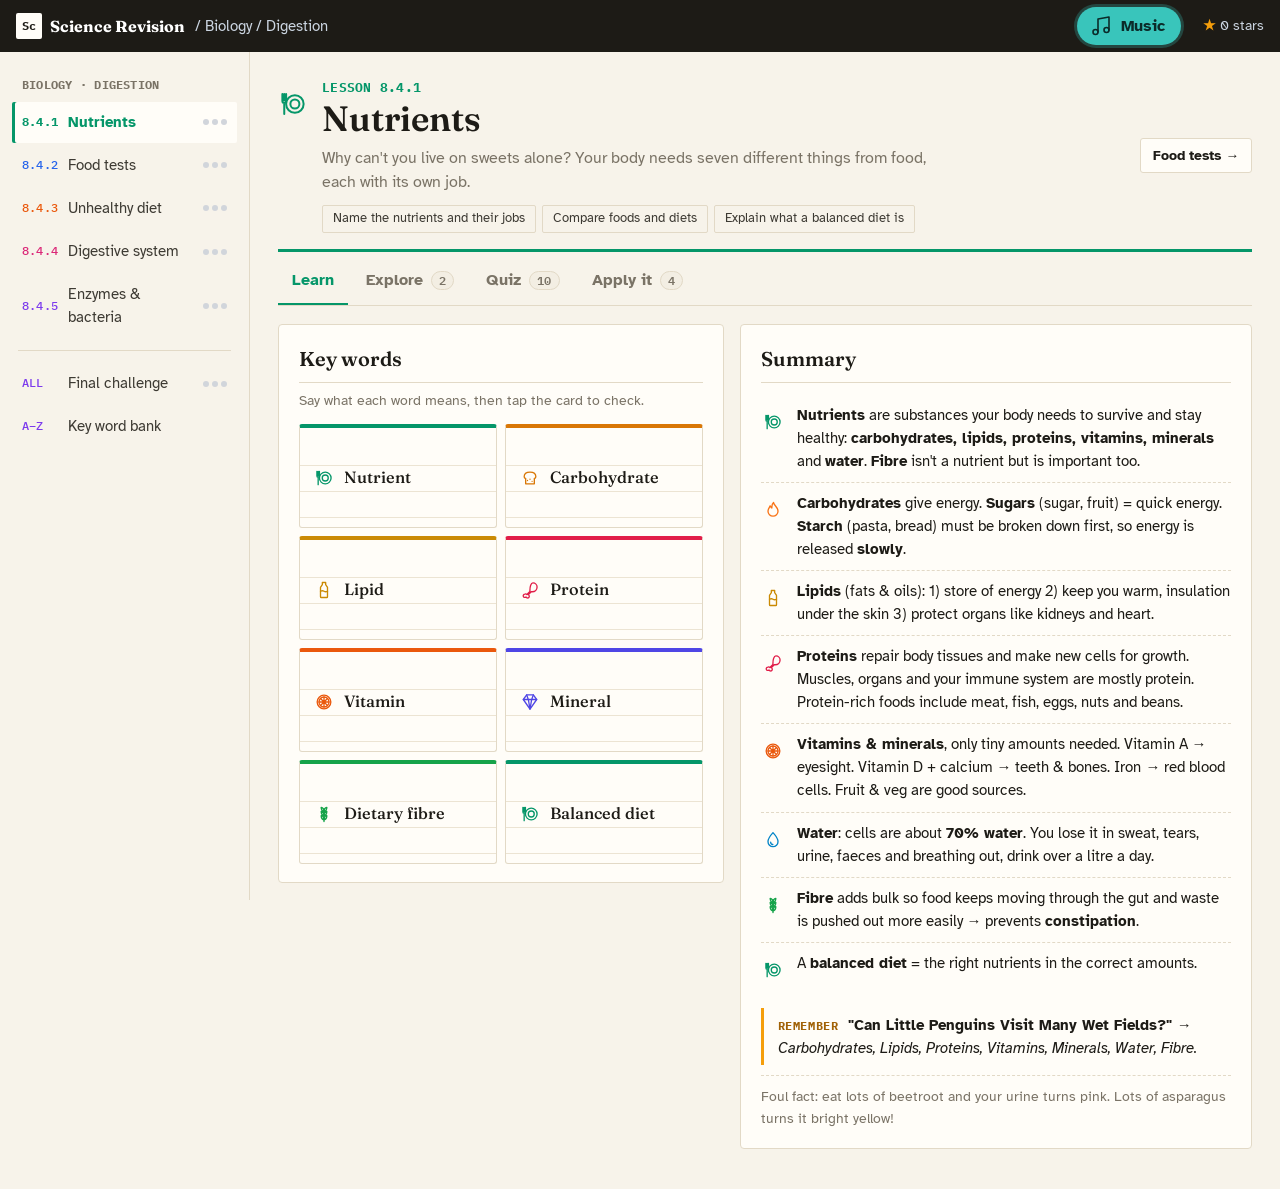
==== biology/digestion.html @ 19b82e80 "Publish interactive Year 8 revision website" ====
<!doctype html>
<html lang="en-GB">
<head>
<meta charset="utf-8">
<meta name="viewport" content="width=device-width,initial-scale=1">
<title>Digestion · Revision</title>
<link rel="preconnect" href="https://fonts.googleapis.com">
<link href="https://fonts.googleapis.com/css2?family=Atkinson+Hyperlegible:wght@400;700&family=Fraunces:opsz,wght@9..144,500;9..144,600&family=IBM+Plex+Mono:wght@500&display=swap" rel="stylesheet">
<link rel="stylesheet" href="../assets/style.css">
</head>
<body>
<header class="topbar"><div class="wrap">
  <a class="brand" href="../index.html"><span class="logo">Sc</span><span>Science Revision</span></a>
  <span class="crumb">/ Biology / Digestion</span>
  <span class="spacer"></span><span class="xp" id="xp"></span>
</div></header>
<div class="app">
  <nav class="side" id="lessonnav" aria-label="Lessons"></nav>
  <main id="main"></main>
</div>
<script src="../assets/icons.js"></script>
<script src="../assets/engine.js"></script>
<script src="../assets/music.js"></script>
<script src="digestion-widgets.js"></script>
<script src="digestion-diagram.js"></script>
<script src="digestion-gut.js"></script>
<script src="digestion-villi.js"></script>
<script src="digestion-enzymes.js"></script>
<script src="digestion-marks.js"></script>
<script src="digestion-data.js"></script>
</body>
</html>
---- assets/style.css ----
/* ===== Science Revision — shared styles (clean, teen-app look) ===== */
:root{
  --bg:#f4f5f7; --card:#ffffff; --ink:#111827; --ink2:#374151; --muted:#6b7280; --line:#e5e7eb; --soft:#f9fafb;
  --side:#0f172a; --side-ink:#cbd5e1;
  --bio:#0f9d76; --chem:#ea580c; --phys:#2563eb;
  --accent:var(--bio); --accent-soft:#e7f6f1; --accent-ink:#0b6b51;
  --good:#16a34a; --good-soft:#e8f7ee; --bad:#dc2626; --bad-soft:#fdecec; --gold:#f59e0b; --violet:#6d5ae6; --violet-soft:#f1effd;
  --r:12px; --shadow:0 1px 2px rgba(17,24,39,.05),0 1px 0 rgba(17,24,39,.02);
}
*{box-sizing:border-box}
body{margin:0;font-family:"Inter","Segoe UI",system-ui,sans-serif;background:var(--bg);color:var(--ink);font-size:15.5px;line-height:1.55;-webkit-font-smoothing:antialiased}
h1,h2,h3,h4,.fun{font-family:"Space Grotesk","Inter","Segoe UI",sans-serif;letter-spacing:-.01em}
h1{font-size:1.65rem;margin:0;line-height:1.2}
h2{font-size:1.1rem;margin:0 0 .6em}
h3{font-size:1.05rem;margin:0 0 .4em}
a{color:inherit}
button{font:inherit;cursor:pointer;color:inherit}
.wrap{max-width:1180px;margin:0 auto;padding:0 16px}
.hint{font-size:.85rem;color:var(--muted)}
.row{display:flex;flex-wrap:wrap;gap:8px;align-items:center}

/* top bar */
.topbar{position:sticky;top:0;z-index:50;background:var(--side);color:#fff}
.topbar .wrap{display:flex;align-items:center;gap:10px;height:52px;max-width:none}
.brand{font-family:"Space Grotesk",sans-serif;font-weight:700;text-decoration:none;display:flex;align-items:center;gap:8px;white-space:nowrap}
.brand .logo{width:26px;height:26px;border-radius:7px;background:var(--accent);display:grid;place-items:center;font-size:.8rem;font-weight:800}
.crumb{color:var(--side-ink);font-size:.92rem;white-space:nowrap;overflow:hidden;text-overflow:ellipsis}
.topbar .spacer{flex:1}
.xp{font-size:.85rem;color:var(--side-ink);white-space:nowrap}
.xp b{color:var(--gold)}

/* app layout */
.app{display:grid;grid-template-columns:250px 1fr;min-height:calc(100vh - 52px)}
.side{background:#fff;border-right:1px solid var(--line);padding:18px 12px;position:sticky;top:52px;height:calc(100vh - 52px);overflow:auto}
.side .grp{font-size:.72rem;font-weight:700;color:var(--muted);text-transform:uppercase;letter-spacing:.08em;margin:6px 10px 8px}
.side a{display:flex;align-items:center;gap:10px;text-decoration:none;padding:9px 10px;border-radius:9px;margin-bottom:2px;color:var(--ink2);font-weight:500;font-size:.93rem}
.side a:hover{background:var(--soft)}
.side a.on{background:var(--accent-soft);color:var(--accent-ink);font-weight:650}
.side a .num{font-family:"Space Grotesk",sans-serif;font-size:.75rem;color:var(--muted);width:36px;flex:0 0 36px}
.side a.on .num{color:var(--accent-ink)}
.side a .nm{flex:1;min-width:0}
.side .sep{height:1px;background:var(--line);margin:12px 6px}
.dots{display:inline-flex;gap:3px}
.dots i{width:6px;height:6px;border-radius:50%;background:#d1d5db}
.dots i.f{background:var(--gold)}
main{padding:22px 28px 40px;min-width:0}
.content{max-width:1000px}

/* lesson header */
.lhead{display:flex;flex-wrap:wrap;align-items:flex-end;gap:12px 24px;margin-bottom:14px}
.lhead .code{font-family:"Space Grotesk",sans-serif;font-size:.8rem;font-weight:700;color:var(--accent);letter-spacing:.06em;text-transform:uppercase}
.lhead p{margin:.35em 0 0;color:var(--muted);max-width:620px}
.lhead .pn{margin-left:auto;display:flex;gap:6px}
.goals{display:flex;flex-wrap:wrap;gap:6px;margin-top:10px}
.goals span{font-size:.8rem;border:1px solid var(--line);background:#fff;border-radius:999px;padding:3px 10px;color:var(--ink2)}

/* tabs */
.tabbar{display:flex;gap:4px;border-bottom:1px solid var(--line);margin-bottom:18px;overflow-x:auto}
.tabbar button{background:none;border:0;border-bottom:2px solid transparent;padding:10px 14px;font-weight:600;color:var(--muted);white-space:nowrap;display:flex;gap:8px;align-items:center}
.tabbar button:hover{color:var(--ink)}
.tabbar button.on{color:var(--ink);border-bottom-color:var(--accent)}
.tabbar .badge{font-size:.72rem;background:var(--soft);border:1px solid var(--line);border-radius:999px;padding:0 7px;color:var(--muted);font-weight:600}
.pills{display:flex;flex-wrap:wrap;gap:6px;margin-bottom:14px}
.pills button{background:#fff;border:1px solid var(--line);border-radius:999px;padding:6px 14px;font-weight:600;font-size:.88rem;color:var(--ink2)}
.pills button.on{background:var(--ink);border-color:var(--ink);color:#fff}

/* cards */
.card{background:var(--card);border:1px solid var(--line);border-radius:var(--r);box-shadow:var(--shadow);padding:18px 20px}
.card h2{display:flex;align-items:center;gap:8px}
.card .sub{color:var(--muted);margin:-.4em 0 .9em;font-size:.9rem}
.grid2{display:grid;grid-template-columns:minmax(0,1fr) minmax(0,1.15fr);gap:16px;align-items:start}

/* flip cards */
.flips{display:grid;grid-template-columns:repeat(2,minmax(0,1fr));gap:8px}
.flips.wide{grid-template-columns:repeat(auto-fill,minmax(200px,1fr))}
.flip{perspective:800px;height:96px;border:0;background:none;padding:0}
.flip .in{position:relative;width:100%;height:100%;transition:transform .45s;transform-style:preserve-3d}
.flip.flipped .in{transform:rotateY(180deg)}
.flip .f,.flip .b{position:absolute;inset:0;border-radius:10px;backface-visibility:hidden;display:flex;align-items:center;justify-content:center;padding:8px 10px;text-align:center}
.flip .f{background:var(--soft);border:1px solid var(--line);font-family:"Space Grotesk",sans-serif;font-weight:600;font-size:.98rem}
.flip:hover .f{border-color:var(--accent)}
.flip .b{background:var(--ink);color:#fff;transform:rotateY(180deg);font-size:.78rem;line-height:1.35;text-align:left}

/* summary */
.summary{list-style:none;padding:0;margin:0;counter-reset:s}
.summary li{counter-increment:s;display:grid;grid-template-columns:24px 1fr;gap:8px;padding:7px 0;border-bottom:1px dashed var(--line);font-size:.93rem}
.summary li:last-child{border-bottom:0}
.summary li::before{content:counter(s);font-family:"Space Grotesk",sans-serif;font-weight:700;font-size:.78rem;color:var(--accent);background:var(--accent-soft);border-radius:6px;height:22px;display:grid;place-items:center;margin-top:1px}
.memory{background:#fffbeb;border:1px solid #fde68a;border-radius:10px;padding:10px 14px;margin-top:12px;font-size:.92rem}
.foul{background:var(--soft);border:1px solid var(--line);border-radius:10px;padding:10px 14px;margin-top:10px;font-size:.9rem;color:var(--ink2)}

/* buttons */
.btn{border:0;border-radius:9px;padding:9px 16px;font-weight:600;background:var(--ink);color:#fff;text-decoration:none;display:inline-flex;align-items:center;gap:6px;font-size:.92rem}
.btn:hover{opacity:.9}
.btn.accent{background:var(--accent)}
.btn.ghost{background:#fff;color:var(--ink);border:1px solid var(--line)}
.btn.small{padding:6px 12px;font-size:.85rem}
.btn:disabled{opacity:.4;cursor:not-allowed}

/* quiz (one at a time) */
.qwrap{max-width:720px}
.qtop{display:flex;align-items:center;gap:12px;margin-bottom:12px;font-size:.88rem;color:var(--muted)}
.prog{flex:1;height:6px;background:var(--line);border-radius:9px;overflow:hidden}
.prog i{display:block;height:100%;background:var(--accent);transition:width .3s}
.qtext{font-size:1.12rem;font-weight:600;margin:4px 0 14px}
.opts{display:grid;gap:8px}
.opt{text-align:left;background:#fff;border:1px solid var(--line);border-radius:10px;padding:11px 14px;font-weight:500;display:flex;gap:10px;align-items:center}
.opt .k{font-family:"Space Grotesk",sans-serif;font-size:.78rem;font-weight:700;width:24px;height:24px;border-radius:6px;background:var(--soft);border:1px solid var(--line);display:grid;place-items:center;flex:0 0 24px}
.opt:hover:not(:disabled){border-color:var(--ink)}
.opt.right{background:var(--good-soft);border-color:var(--good)}
.opt.wrong{background:var(--bad-soft);border-color:var(--bad)}
.fb{margin-top:12px;border-radius:10px;padding:10px 14px;display:none;font-size:.93rem}
.fb.show{display:block}
.fb.good{background:var(--good-soft);border:1px solid #bbe5c9}
.fb.bad{background:var(--bad-soft);border:1px solid #f5c2c2}
.qnav{display:flex;justify-content:space-between;margin-top:16px}
.fill input{font:inherit;border:1px solid var(--line);border-radius:9px;padding:9px 12px;min-width:200px}
.fill input:focus{outline:2px solid var(--accent-soft);border-color:var(--accent)}
.fill input.ok{border-color:var(--good);background:var(--good-soft)}
.fill input.no{border-color:var(--bad);background:var(--bad-soft)}
.result{text-align:center;padding:26px 10px}
.result .big{font-family:"Space Grotesk",sans-serif;font-size:3rem;font-weight:700}
.result .stars{font-size:1.6rem;letter-spacing:4px;color:var(--gold)}
.review{text-align:left;max-width:640px;margin:16px auto 0;font-size:.9rem}
.review div{padding:6px 0;border-bottom:1px dashed var(--line)}
.order-list{list-style:none;padding:0;margin:0;display:grid;gap:6px}
.order-list li{display:flex;align-items:center;gap:8px;background:#fff;border:1px solid var(--line);border-radius:9px;padding:7px 10px}
.order-list li span{flex:1}
.order-list li.ok{border-color:var(--good);background:var(--good-soft)}
.order-list li.no{border-color:var(--bad);background:var(--bad-soft)}
.order-list button{border:1px solid var(--line);background:var(--soft);border-radius:7px;width:30px;height:30px;font-size:.75rem}

/* apply */
.apply{max-width:760px}
.apply .meta{display:flex;justify-content:space-between;align-items:center;margin-bottom:6px}
.apply .lbl{font-size:.75rem;font-weight:700;color:var(--violet);text-transform:uppercase;letter-spacing:.06em}
.apply .marks{font-size:.82rem;font-weight:600;color:var(--violet);background:var(--violet-soft);border-radius:999px;padding:2px 10px}
.apply .scn{background:var(--soft);border-left:3px solid var(--violet);border-radius:0 10px 10px 0;padding:10px 14px;margin:6px 0 10px}
.apply textarea{width:100%;min-height:110px;font:inherit;border:1px solid var(--line);border-radius:10px;padding:10px 12px;margin:8px 0;background:#fff;resize:vertical}
.apply textarea:focus{outline:2px solid var(--violet-soft);border-color:var(--violet)}
.apply .hintbox,.apply .model{display:none;border-radius:10px;padding:12px 14px;margin-top:10px;font-size:.93rem}
.apply .hintbox{background:#fffbeb;border:1px solid #fde68a}
.apply .model{background:#fff;border:1px solid var(--line)}
.apply .hintbox.show,.apply .model.show{display:block}
.apply .model h4{margin:.1em 0 .4em;font-size:.9rem;color:var(--muted);text-transform:uppercase;letter-spacing:.05em}
.check{display:flex;gap:8px;align-items:flex-start;margin:6px 0}
.check input{width:18px;height:18px;margin-top:2px;accent-color:var(--violet)}
.chain{display:flex;flex-wrap:wrap;gap:6px;align-items:center;margin:4px 0 6px;font-size:.85rem;color:var(--muted)}
.chain span{background:#fff;border:1px solid var(--line);border-radius:7px;padding:2px 9px;color:var(--ink2);font-weight:500}
.chain i{font-style:normal;color:var(--violet)}
.btn.violet{background:var(--violet)}

/* drag & drop sorter */
.pool{display:flex;flex-wrap:wrap;gap:6px;min-height:48px;padding:10px;border:1px dashed #cbd5e1;border-radius:10px;margin:0 0 10px;background:var(--soft)}
.chip{background:#fff;border:1px solid var(--line);border-radius:8px;padding:5px 10px;font-weight:500;font-size:.9rem;user-select:none;cursor:grab;touch-action:none;transition:transform .1s}
.chip.sel{border-color:var(--accent);box-shadow:0 0 0 3px var(--accent-soft)}
.chip.ok{border-color:#bbe5c9;background:var(--good-soft);cursor:default}
.chip.shake{animation:shake .35s}
@keyframes shake{25%{transform:translateX(-5px)}50%{transform:translateX(5px)}75%{transform:translateX(-3px)}}
.bins{display:grid;grid-template-columns:repeat(auto-fit,minmax(160px,1fr));gap:8px}
.bin{border:1px solid var(--line);border-radius:10px;padding:10px;min-height:96px;background:#fff;transition:background .15s,border-color .15s}
.bin.over,.bin.target{border-color:var(--accent);background:var(--accent-soft)}
.bin h4{margin:0 0 6px;font-size:.88rem}
.bin .items{display:flex;flex-wrap:wrap;gap:5px}

/* matcher */
.match{display:grid;grid-template-columns:1fr 1fr;gap:8px 16px}
.match .col{display:grid;gap:6px;align-content:start}
.mbtn{text-align:left;background:#fff;border:1px solid var(--line);border-radius:9px;padding:9px 12px;font-weight:500;font-size:.9rem}
.mbtn:hover{border-color:var(--ink)}
.mbtn.sel{border-color:var(--accent);box-shadow:0 0 0 3px var(--accent-soft)}
.mbtn.done{cursor:default;border-color:transparent}

/* lab */
.lab{display:grid;grid-template-columns:minmax(0,1fr) 260px;gap:18px;align-items:start}
.lab .controls h4{margin:.2em 0 .4em;font-size:.85rem;color:var(--muted);text-transform:uppercase;letter-spacing:.05em}
.lab .controls h4+.choices{margin-bottom:12px}
.lab .choices{display:flex;flex-wrap:wrap;gap:6px}
.lab .choices button{background:#fff;border:1px solid var(--line);border-radius:8px;padding:5px 10px;font-weight:500;font-size:.86rem}
.lab .choices button.on{border-color:var(--ink);background:var(--ink);color:#fff}
.bench{background:linear-gradient(#f1f5f9,#fff);border-radius:12px;border:1px solid var(--line);padding:10px;text-align:center}
.bench svg{width:100%;max-width:190px;height:auto}
.result-label{font-weight:500;min-height:2.6em;margin-top:6px;font-size:.92rem}
.logtable{width:100%;border-collapse:collapse;margin-top:14px;font-size:.86rem}
.logtable th,.logtable td{border-bottom:1px solid var(--line);padding:6px 8px;text-align:left}
.logtable th{color:var(--muted);font-weight:600}
.logwrap{max-height:170px;overflow:auto}
.swatch{display:inline-block;width:12px;height:12px;border-radius:3px;vertical-align:-1px;margin-right:5px;border:1px solid rgba(0,0,0,.15)}

/* body journey */
.journey{display:grid;grid-template-columns:minmax(220px,300px) 1fr;gap:20px;align-items:start}
.journey svg{width:100%;height:auto;max-height:440px;background:#fbf7f4;border-radius:12px;border:1px solid var(--line)}
.organ-card{background:var(--soft);border:1px solid var(--line);border-radius:12px;padding:16px;min-height:170px}
.organ-card .step{font-size:.78rem;font-weight:700;color:var(--accent);text-transform:uppercase;letter-spacing:.06em}
.organ-card h3{font-size:1.3rem;margin:.2em 0 .3em}
.organ{cursor:pointer;transition:filter .2s}
.organ:hover,.organ.lit{filter:drop-shadow(0 0 5px #fbbf24) brightness(1.06)}
.pin{cursor:pointer}
.pin circle{fill:#fff;stroke:var(--ink);stroke-width:2}
.pin.ok circle{fill:var(--good);stroke:var(--good)}
.pin text{font-weight:700;font-size:12px;pointer-events:none;font-family:Inter,sans-serif}
.pin.ok text{fill:#fff}

/* peristalsis + villi */
.tube{position:relative;height:70px;background:#fde3d4;border-radius:36px;overflow:hidden;border:3px solid #e2a184;margin:4px 0 12px}
.tube .ball{position:absolute;top:12px;left:0;width:40px;height:40px;border-radius:50%;background:radial-gradient(circle at 35% 35%,#d9b56f,#9c7536);animation:push 4s linear infinite}
.tube .squeeze{position:absolute;top:-10px;width:28px;height:90px;border-left:9px solid #c86d4c;border-right:9px solid #c86d4c;border-radius:12px;opacity:.5;animation:push 4s linear infinite;margin-left:-34px}
@keyframes push{from{left:-60px}to{left:100%}}
.villi-demo{display:grid;grid-template-columns:1fr 1fr;gap:12px}
.villi-demo figure{margin:0;background:var(--soft);border:1px solid var(--line);border-radius:10px;padding:10px;text-align:center}
.villi-demo svg{width:100%;height:auto}
.villi-demo figcaption{font-weight:600;font-size:.9rem}

/* enzymes */
.enz-stage{background:#f0f7f4;border:1px solid var(--line);border-radius:12px;padding:14px;min-height:140px;display:flex;align-items:center;justify-content:center;gap:4px;flex-wrap:wrap;position:relative;overflow:hidden}
.unit{width:34px;height:34px;display:inline-flex;align-items:center;justify-content:center;transition:transform .7s cubic-bezier(.3,1.6,.5,1),opacity .4s}
.unit.hex{clip-path:polygon(25% 5%,75% 5%,100% 50%,75% 95%,25% 95%,0 50%);background:#4b8f4f}
.unit.sq{border-radius:5px}
.unit.fat{width:14px;height:42px;background:#7da73a;border-radius:3px}
.unit.gly{width:42px;height:11px;background:#e2c636;border-radius:3px}
.tools{display:flex;flex-wrap:wrap;gap:6px;margin-top:10px}
.tool{background:#fff;border:1px solid var(--line);border-radius:9px;padding:7px 12px;font-weight:600;font-size:.9rem}
.tool:hover{border-color:var(--ink)}
.tabs{display:flex;gap:6px;flex-wrap:wrap;margin-bottom:10px}
.tabs button{background:#fff;border:1px solid var(--line);border-radius:999px;padding:5px 12px;font-weight:600;font-size:.86rem}
.tabs button.on{background:var(--ink);color:#fff;border-color:var(--ink)}
.blob{border-radius:50%;background:radial-gradient(circle at 35% 35%,#fde68a,#d4a106);transition:all .8s cubic-bezier(.3,1.5,.5,1);position:absolute}

/* energy balance */
.scale{position:relative;height:170px;max-width:420px;margin:6px auto}
.scale .post{position:absolute;left:50%;bottom:0;width:10px;height:110px;background:#94a3b8;margin-left:-5px;border-radius:5px}
.scale .base{position:absolute;left:50%;bottom:0;width:120px;height:10px;background:#94a3b8;margin-left:-60px;border-radius:6px}
.scale .beam{position:absolute;left:12%;right:12%;top:50px;height:8px;background:var(--ink);border-radius:6px;transition:transform .6s cubic-bezier(.3,1.4,.5,1)}
.scale .pan{position:absolute;top:8px;width:100px;text-align:center;font-weight:600;font-size:.8rem}
.scale .pan .plate{height:44px;border-radius:0 0 50px 50px;background:#fef3c7;border:2px solid var(--gold);display:flex;align-items:center;justify-content:center;font-size:1.3rem;margin-top:4px}
.scale .pan.l{left:-40px}.scale .pan.r{right:-40px}
.slider{display:grid;grid-template-columns:170px 1fr 90px;gap:10px;align-items:center;margin:6px 0;font-size:.92rem}
.slider input{width:100%;accent-color:var(--accent)}
.verdict{font-size:.93rem;padding:10px 14px;border-radius:10px;background:var(--soft);border:1px solid var(--line)}

/* chart */
.chart{width:100%;height:auto;max-width:620px;display:block;margin:0 auto}
.chart .barr{cursor:pointer;transition:opacity .2s}
.chart .barr:hover{opacity:.8}
.chart-read{text-align:center;font-weight:600;min-height:1.6em;font-size:.92rem}

/* hub */
.hub{padding:34px 0 40px}
.hub .eyebrow{font-size:.78rem;font-weight:700;letter-spacing:.08em;text-transform:uppercase;color:var(--accent)}
.hub h1{font-size:2rem;margin:.2em 0 .3em}
.hub .lead{color:var(--muted);max-width:620px;margin:0}
.stats{display:flex;flex-wrap:wrap;gap:10px;margin:20px 0}
.stat{background:#fff;border:1px solid var(--line);border-radius:12px;padding:12px 16px;min-width:170px}
.stat .v{font-family:"Space Grotesk",sans-serif;font-size:1.6rem;font-weight:700}
.stat .l{font-size:.82rem;color:var(--muted)}
.subjects{display:grid;grid-template-columns:repeat(auto-fit,minmax(270px,1fr));gap:14px;margin:6px 0 24px}
.subject{background:#fff;border:1px solid var(--line);border-radius:14px;padding:18px;text-decoration:none;display:flex;flex-direction:column;gap:8px;transition:border-color .15s,transform .15s}
a.subject:hover{border-color:var(--ink);transform:translateY(-2px)}
.subject .tile{width:52px;height:52px;border-radius:10px;color:#fff;font-family:"Space Grotesk",sans-serif;font-weight:700;font-size:1.3rem;display:grid;place-items:center;position:relative}
.subject .tile small{position:absolute;top:3px;left:5px;font-size:.55rem;opacity:.8}
.subject.bio .tile{background:var(--bio)} .subject.chem .tile{background:var(--chem)} .subject.phys .tile{background:var(--phys)}
.subject h2{margin:0;font-size:1.2rem}
.subject .status{font-size:.75rem;font-weight:700;letter-spacing:.05em;text-transform:uppercase;color:var(--muted)}
.subject.bio .status{color:var(--bio)}
.subject.soon{opacity:.65}
.topic-list{margin:0;padding:0;list-style:none;font-size:.88rem;color:var(--ink2)}
.topic-list li{padding:3px 0;border-bottom:1px dashed var(--line)}
.topic-list li:last-child{border:0}
.bar{height:6px;background:var(--line);border-radius:9px;overflow:hidden;margin-top:auto}
.bar i{display:block;height:100%;background:var(--accent);transition:width .6s}
.steps{display:grid;grid-template-columns:repeat(auto-fit,minmax(180px,1fr));gap:10px}
.steps div{background:#fff;border:1px solid var(--line);border-radius:12px;padding:12px 14px;font-size:.9rem;color:var(--ink2)}
.steps b{display:block;font-family:"Space Grotesk",sans-serif;color:var(--ink);margin-bottom:2px}
.steps .n{font-family:"Space Grotesk",sans-serif;font-size:.75rem;color:var(--accent);font-weight:700}

/* misc */
.cmd{display:grid;grid-template-columns:repeat(auto-fit,minmax(210px,1fr));gap:8px}
.cmd div{background:var(--soft);border:1px solid var(--line);border-radius:10px;padding:10px 12px;font-size:.9rem}
.cmd b{font-family:"Space Grotesk",sans-serif;color:var(--ink);display:block}
.search{font:inherit;border:1px solid var(--line);border-radius:9px;padding:8px 12px;width:100%;max-width:340px;margin-bottom:12px}
footer{color:var(--muted);text-align:center;padding:20px 0 30px;font-size:.82rem}
.toast{position:fixed;left:50%;bottom:22px;transform:translateX(-50%) translateY(120px);background:var(--ink);color:#fff;border-radius:10px;padding:9px 16px;font-weight:500;font-size:.9rem;z-index:999;transition:transform .3s}
.toast.show{transform:translateX(-50%) translateY(0)}
.confetti{position:fixed;top:-20px;width:8px;height:12px;z-index:999;pointer-events:none;animation:fall linear forwards}
@keyframes fall{to{transform:translateY(110vh) rotate(720deg)}}

@media (max-width:900px){
  .app{grid-template-columns:1fr}
  .side{position:sticky;top:52px;z-index:40;height:auto;display:flex;gap:4px;overflow-x:auto;padding:8px 10px;border-right:0;border-bottom:1px solid var(--line)}
  .side .grp,.side .sep{display:none}
  .side a{flex:0 0 auto;margin:0;white-space:nowrap;padding:7px 10px}
  .side a .num{width:auto;flex:none}
  .side a .dots{display:none}
  main{padding:16px}
  .grid2,.lab,.journey{grid-template-columns:1fr}
  .lhead .pn{display:none}
}
@media (max-width:560px){
  h1{font-size:1.35rem}
  .slider{grid-template-columns:1fr;gap:2px}
  .match{gap:6px}
  .mbtn{font-size:.82rem;padding:8px}
  .crumb{display:none}
  .journey svg{max-height:360px}
}

/* ===== colour + icon layer ===== */
.ico{width:34px;height:34px;flex:0 0 34px;border-radius:9px;display:grid;place-items:center;font-size:1.05rem;background:var(--c-soft,#f1f5f9);box-shadow:inset 0 0 0 1px var(--c-line,rgba(0,0,0,.04))}
.ico.lg{width:52px;height:52px;flex-basis:52px;border-radius:13px;font-size:1.6rem}
.flip .f{flex-direction:column;gap:6px;background:#fff;border-top:3px solid var(--c,#cbd5e1)}
.flip:hover .f{border-color:var(--c,var(--accent))}
.flip .b{background:var(--c-dark,var(--ink))}
.summary li{grid-template-columns:34px 1fr;gap:12px;align-items:start}
.summary li::before{display:none}
.summary.num li{grid-template-columns:24px 1fr}
.bin{border-top:4px solid var(--c,var(--line));background:var(--c-tint,#fff)}
.bin h4{display:flex;align-items:center;gap:8px}
.bin h4 .ico{width:26px;height:26px;flex-basis:26px;font-size:.9rem;border-radius:7px}
.mbtn{border-left:4px solid var(--c,var(--line))}
.lhead{background:linear-gradient(120deg,var(--accent-soft),#fff 70%);border:1px solid var(--line);border-radius:14px;padding:18px 20px;align-items:center}
.lhead .ico.lg{background:var(--accent);color:#fff}
.lhead .ttl{display:flex;gap:14px;align-items:flex-start}
.side a .num{color:var(--lc,var(--muted))}
.side a.on{background:var(--lc-soft,var(--accent-soft));color:var(--lc-dark,var(--accent-ink))}
.side a .sw{width:8px;height:8px;border-radius:50%;background:var(--lc,#cbd5e1);flex:0 0 8px}
.goals span{background:rgba(255,255,255,.7)}

/* ===== editorial layer: paper, serif headings, hand-drawn icons ===== */
:root{--bg:#f7f3ea;--card:#fffdf8;--soft:#f3eee3;--line:#e2d9c6;--ink:#1d1b16;--ink2:#3d3a33;--muted:#7a7366;--side:#1d1b16;--r:4px;--shadow:none}
body{font-family:"Atkinson Hyperlegible","Segoe UI",sans-serif;font-size:16px;background:var(--bg)}
h1,h2,h3,h4,.fun,.flip .f,.brand{font-family:"Fraunces",Georgia,serif;letter-spacing:0;font-optical-sizing:auto}
h1{font-weight:600;font-size:2.2rem}
h2{font-weight:600;font-size:1.25rem}
.card{border-radius:var(--r);background:var(--card)}
.card>h2{padding-bottom:8px;border-bottom:1px solid var(--line)}
.topbar .brand .logo{border-radius:2px;background:#fffdf8;color:var(--ink);font-family:"IBM Plex Mono",monospace;font-size:.72rem}
.lhead .code,.side a .num,.hub .eyebrow,.subject .status,.steps .n,.qtop,.apply .lbl,.organ-card .step,.lab .controls h4,.side .grp,.tabbar .badge{font-family:"IBM Plex Mono",ui-monospace,monospace;letter-spacing:.02em}
.lhead{background:none;border:0;border-bottom:2px solid var(--ink);border-radius:0;padding:4px 0 16px;margin-bottom:6px}
.lhead h1 span.u{box-shadow:inset 0 -.38em 0 var(--accent-soft)}
.lhead .ico.lg{background:none;color:var(--accent);box-shadow:none;width:auto;flex:0 0 auto}
.goals span{border-radius:2px;background:transparent;border-color:var(--line)}
.side{background:var(--bg)}
.side a{border-radius:2px}
.side a.on{background:var(--card);box-shadow:inset 3px 0 0 var(--lc,var(--accent))}
.ico{background:none;box-shadow:none;color:var(--c,var(--ink));width:auto;flex:0 0 auto}
.summary li{grid-template-columns:24px 1fr;padding:9px 0}
.summary li .ico{margin-top:1px}
.flip{height:104px}
.flip .f{border-radius:3px;border:1px solid var(--line);border-top:4px solid var(--c,#999);background:var(--card);flex-direction:row;justify-content:flex-start;text-align:left;gap:10px;padding:10px 14px;font-weight:500;font-size:1.02rem;
  background-image:repeating-linear-gradient(transparent 0 25px,#ece4d3 25px 26px);background-position:0 12px}
.flip .b{border-radius:3px;background:var(--card);color:var(--ink);border:1px solid var(--c,#999);border-top:4px solid var(--c,#999);font-size:.82rem}
.memory{background:none;border:0;border-left:3px solid var(--gold);border-radius:0;padding:6px 14px;font-style:italic}
.memory>b:first-child{font-style:normal;font-family:"IBM Plex Mono",monospace;font-size:.75rem;text-transform:uppercase;letter-spacing:.05em;margin-right:6px;color:#a16207}
.foul{background:none;border:0;border-top:1px dashed var(--line);border-radius:0;padding:10px 0 0;color:var(--muted);font-size:.88rem}
.btn{border-radius:3px}
.btn.accent{background:var(--ink)}
.pills button,.tabs button{border-radius:2px}
.pills button.on,.tabs button.on{background:var(--ink)}
.opt{border-radius:3px;background:var(--card)}
.opt .k{border-radius:2px;font-family:"IBM Plex Mono",monospace;background:none}
.chip{border-radius:2px;background:var(--card)}
.pool{border-radius:3px;background:transparent}
.bin{border-radius:3px;background:var(--card)}
.bin h4{font-family:"Atkinson Hyperlegible",sans-serif;font-weight:700}
.mbtn{border-radius:3px;background:var(--card)}
.fb,.verdict,.apply .hintbox,.apply .model,.organ-card,.bench,.enz-stage,.villi-demo figure,.cmd div,.stat,.subject,.steps div,.journey svg{border-radius:3px}
.apply .scn{background:none;font-style:italic;border-left-width:2px}
.apply textarea{border-radius:3px;background:var(--card);background-image:repeating-linear-gradient(transparent 0 27px,#ece4d3 27px 28px);line-height:28px;padding-top:4px}
.apply .marks{border-radius:2px;background:none;border:1px solid var(--violet)}
.subject .tile{border-radius:2px}
.subject{background:var(--card)}
.hub h1{font-size:2.6rem}
.result .big{font-family:"Fraunces",serif}
.prog{height:3px}
.toast{border-radius:3px}
.tabbar{border-bottom-color:var(--line)}
.tabbar button{font-family:"Atkinson Hyperlegible",sans-serif}
.tabbar button.on{border-bottom-color:var(--ink)}
.fb.good{background:#eef6ea;border-color:#c9dfbf}.fb.bad{background:#f9ece8;border-color:#ecc9be}
.subject .tile{font-family:"Fraunces",serif;font-weight:600}
.memory b{font-style:normal}

/* ===== selected states: soft tint of the lesson colour instead of black ===== */
.pills button.on,.tabs button.on,.lab .choices button.on{background:var(--accent-soft);border-color:var(--accent);color:var(--accent);box-shadow:inset 0 0 0 1px var(--accent)}
.pills button:hover:not(.on),.tabs button:hover:not(.on),.lab .choices button:hover:not(.on){border-color:var(--accent)}
.btn,.btn.accent{background:var(--accent);color:#fff}
.btn.ghost{background:var(--card);color:var(--ink)}
.tabbar button.on{border-bottom-color:var(--accent);color:var(--accent)}
.prog i{background:var(--accent)}
.tool{border-radius:3px;background:var(--card)}.tool:hover{border-color:var(--accent)}

/* lesson divider in lesson colour */
.lhead{border-bottom:3px solid var(--accent)}

/* ===== music player ===== */
.mbtn-fab{position:fixed;left:16px;bottom:16px;z-index:60;display:flex;align-items:center;gap:8px;background:var(--card);border:1px solid var(--line);border-radius:999px;padding:8px 14px 8px 10px;font-weight:700;font-size:.88rem;box-shadow:0 2px 10px rgba(29,27,22,.1)}
.mbtn-fab .svgi{color:#13a8a8}
.mbtn-fab.playing .svgi{animation:beat 1s ease-in-out infinite}
@keyframes beat{50%{transform:scale(1.18)}}
.mpanel{position:fixed;left:16px;bottom:64px;z-index:60;width:min(360px,calc(100vw - 32px));background:var(--card);border:1px solid var(--line);border-top:3px solid #13a8a8;border-radius:4px;box-shadow:0 8px 30px rgba(29,27,22,.15);padding:14px;display:none}
.mpanel.open{display:block}
.mpanel h3{display:flex;justify-content:space-between;align-items:center;margin:0 0 8px}
.mpanel h3 button{border:0;background:none;font-size:1.2rem;color:var(--muted)}
.mpanel .mt{display:flex;gap:4px;margin-bottom:10px}
.mpanel .mt button{flex:1;border:1px solid var(--line);background:var(--card);padding:6px;border-radius:3px;font-weight:600;font-size:.85rem}
.mpanel .mt button.on{background:#13a8a81f;border-color:#13a8a8;color:#0e7f7f}
.mpanel input[type=text]{width:100%;font:inherit;font-size:.88rem;border:1px solid var(--line);border-radius:3px;padding:7px 9px;margin-bottom:6px;background:#fff}
.mpanel iframe{width:100%;border:0;border-radius:12px;margin-top:8px}
.mpanel audio{width:100%;margin-top:8px}
.mpanel ol{max-height:130px;overflow:auto;padding-left:20px;margin:8px 0 0;font-size:.86rem}
.mpanel ol li{cursor:pointer;padding:2px 0}
.mpanel ol li.on{color:#0e7f7f;font-weight:700}

/* ===== textbook diagram + spelling ===== */
.spell{display:grid;grid-template-columns:minmax(0,1.5fr) minmax(240px,1fr);gap:20px;align-items:start}
.tbdiagram{width:100%;height:auto;background:#fff;border:1px solid var(--line);border-radius:3px}
.tbdiagram .slot rect{fill:#fff;stroke:#c9bfa9;stroke-width:1.5}
.tbdiagram .slot text{font:600 22px "Atkinson Hyperlegible",sans-serif;fill:var(--ink)}
.tbdiagram .slot.cur rect{fill:var(--accent-soft);stroke:var(--accent);stroke-width:2.5;stroke-dasharray:7 5}
.tbdiagram .slot.cur text{fill:var(--accent);font-weight:700}
.tbdiagram .slot.ok rect{fill:#eef6ea;stroke:var(--good)}
.tbdiagram .slot.ok text{fill:#166534}
.tbdiagram .mark circle{fill:none;stroke:none}
.tbdiagram .mark .dot{fill:none}
.tbdiagram .mark.on circle{stroke:var(--accent);stroke-width:4;animation:ring 1.4s ease-in-out infinite;transform-box:fill-box;transform-origin:center}
.tbdiagram .mark.on .dot{fill:var(--accent);stroke:none;animation:none}
.tbdiagram .mark.done .dot{fill:var(--good)}
@keyframes ring{50%{transform:scale(1.25);opacity:.55}}
.spell-side .step{font-family:"IBM Plex Mono",monospace;font-size:.78rem;color:var(--accent);text-transform:uppercase;letter-spacing:.04em}
.spell-side input{font-size:1.1rem !important;min-width:0 !important;flex:1}
@media (max-width:900px){.spell{grid-template-columns:1fr}}

/* music button in the top bar */
.mbtn-fab{display:none}
.music-btn{display:flex;align-items:center;gap:8px;background:#39c5bb;color:#0b2b29;border:0;border-radius:999px;padding:7px 16px 7px 12px;font-weight:700;font-size:1rem;margin-right:12px;box-shadow:0 0 0 3px rgba(57,197,187,.25)}
.music-btn:hover{background:#4fd6cc}
.music-btn .svgi{width:24px;height:24px;color:#0b2b29}
.music-btn.playing .svgi{animation:beat 1s ease-in-out infinite}
.mpanel{left:auto;right:16px;top:60px;bottom:auto;border-top-color:#39c5bb;max-height:calc(100vh - 76px);overflow:auto}
.mpanel .mt button.on{background:#39c5bb22;border-color:#39c5bb;color:#137a73}
.mpanel .login{display:flex;flex-direction:column;gap:8px;background:#ecfbf3;border:1px solid #b9e7cc;border-radius:3px;padding:10px 12px;margin-bottom:10px;font-size:.88rem}
.mpanel .login .btn{background:#1db954;align-self:flex-start;color:#fff}
@media (max-width:560px){.music-btn span{display:none}.music-btn{padding:7px 10px;margin-right:6px}}

/* ===== drag and drop ===== */
.chip.draggable{cursor:grab;touch-action:none;user-select:none}
.chip.lifted{opacity:.35}
.chip.ghost{position:fixed;z-index:1000;pointer-events:none;margin:0;box-shadow:0 8px 20px rgba(29,27,22,.22);transform:rotate(-2deg);cursor:grabbing;background:#fff;border-color:var(--accent)}
.chip.ok{cursor:default}
.bin.over{border-color:var(--c,var(--accent));background:var(--c-soft,var(--accent-soft));outline:2px dashed var(--c,var(--accent));outline-offset:-4px}
.tbdiagram .slot.over rect{fill:var(--accent-soft);stroke:var(--accent);stroke-width:3}
.match2{display:grid;grid-template-columns:minmax(0,.9fr) minmax(0,1.3fr);gap:16px;align-items:start}
.match2 .pool{flex-direction:column;align-items:stretch;margin:0}
.match2 .col{display:grid;gap:6px}
.mrow{display:grid;grid-template-columns:minmax(110px,.6fr) 1fr;gap:8px;align-items:center;background:var(--card);border:1px solid var(--line);border-left:4px solid var(--c,var(--line));border-radius:3px;padding:6px 8px}
.mrow .term{font-weight:700;font-size:.92rem}
.mrow .drop{min-height:34px;border:1.5px dashed #cfc5ae;border-radius:3px;display:flex;align-items:center;padding:2px 6px;color:#b3a78e;font-size:.8rem}
.mrow.over .drop{border-color:var(--c,var(--accent));background:var(--c-soft,var(--accent-soft))}
.mrow.done .drop{border:0;padding:0}
.mrow.done .chip{width:100%;background:var(--c-soft);border-color:var(--c)}
@media (max-width:700px){.match2{grid-template-columns:1fr}.mrow{grid-template-columns:1fr}}

/* ===== peristalsis demo ===== */
.gut-top{display:flex;flex-wrap:wrap;gap:10px;justify-content:space-between;align-items:center;margin-bottom:8px}
.seg{display:inline-flex;border:1px solid var(--line);border-radius:3px;overflow:hidden}
.seg button{border:0;background:var(--card);padding:7px 14px;font-weight:600;font-size:.9rem}
.seg button+button{border-left:1px solid var(--line)}
.seg button.on{background:var(--accent-soft);color:var(--accent);box-shadow:inset 0 -2px 0 var(--accent)}
.gut-stats{display:flex;gap:16px;font-family:"IBM Plex Mono",monospace;font-size:.85rem;color:var(--muted)}
.gut-stats b{color:var(--ink);font-size:1rem}
svg.gut{width:100%;height:auto;background:#fffdf8;border:1px solid var(--line);border-radius:3px;touch-action:none}
svg.gut .ring{stroke:#a9533f;stroke-width:3;opacity:.35;stroke-linecap:round}
svg.gut .ring.on{opacity:1;stroke:#8f2f1c;stroke-width:5}
svg.gut .g-lbl{font:600 13px "Atkinson Hyperlegible",sans-serif;fill:#6b6455}
#g-sq{user-select:none;touch-action:none}
#g-sq.held{filter:brightness(.9)}

/* ===== auto-marking ===== */
.markbox:empty{display:none}
.markbox{margin-top:14px;border-top:2px solid var(--violet);padding-top:12px}
.markbox h4{font-family:"IBM Plex Mono",monospace;font-size:.75rem;text-transform:uppercase;letter-spacing:.05em;margin:12px 0 4px;color:var(--muted)}
.markbox .score{display:flex;align-items:center;gap:14px}
.markbox .score .big{font-family:"Fraunces",serif;font-size:2.2rem;font-weight:600;color:var(--violet);line-height:1}
.markbox .score small{font-size:1rem;color:var(--muted)}
.markbox .yours p{margin:0;background:var(--card);border:1px solid var(--line);border-radius:3px;padding:10px 12px;line-height:1.7}
.markbox mark{background:#d9f2df;color:#14532d;border-radius:2px;padding:0 2px}
.markbox ul{margin:0;padding-left:0;list-style:none}
.markbox li{padding:5px 10px 5px 30px;position:relative;border-radius:3px;margin-bottom:4px}
.good-pts li{background:#eef7ea}
.good-pts li::before{content:"✓";position:absolute;left:10px;color:var(--good);font-weight:700}
.miss-pts li{background:#fff4e0}
.miss-pts li::before{content:"+";position:absolute;left:10px;color:#b45309;font-weight:700}
.miss-pts h4{color:#b45309}.good-pts h4{color:var(--good)}
.model-d{margin-top:12px;border:1px solid var(--line);border-radius:3px;padding:8px 12px;background:var(--card)}
.model-d summary{cursor:pointer;font-weight:700}

/* ===== apply: review column on the right after Submit ===== */
.apply.marked{max-width:none;display:grid;grid-template-columns:minmax(0,1fr) minmax(0,1fr);gap:28px;align-items:start}
.apply.marked .markbox{margin-top:0;border-top:0;border-left:3px solid var(--violet);padding:0 0 0 20px}
.apply.marked .markbox>h4:first-child{margin-top:0}
.apply.marked .aq-l textarea{min-height:200px}
@media (max-width:900px){.apply.marked{display:block}.apply.marked .markbox{margin-top:14px;border-left:0;border-top:2px solid var(--violet);padding:12px 0 0}}
.tbdiagram{max-height:78vh;width:auto;max-width:100%;display:block;margin:0 auto}
.scale .pan .plate{font-size:1.05rem;line-height:1.1;display:flex;flex-direction:column;align-items:center;justify-content:center}.scale .pan .plate small{font-size:.75rem;font-weight:600}

/* ===== villi model ===== */
.vx{display:grid;grid-template-columns:minmax(0,1fr) 250px;gap:18px;align-items:start}
.vx-cv{width:100%;display:block;border:1px solid var(--line);border-radius:3px;background:#fbf6ea}
.vx-ctl{margin-top:10px;display:flex;flex-wrap:wrap;gap:12px 20px;align-items:center}
.vx-sl{display:flex;align-items:center;gap:10px;font-weight:700;font-size:.9rem;flex:1;min-width:260px}
.vx-sl input{flex:1;accent-color:var(--accent)}
.vx-stat{display:flex;align-items:baseline;gap:10px;border-bottom:1px solid var(--line);padding:6px 0}
.vx-stat b{font-family:"Fraunces",serif;font-size:1.7rem;min-width:70px;color:var(--accent)}
.vx-stat span{font-size:.88rem;color:var(--muted)}
.vx-bar{height:10px;background:#efe7d6;margin:10px 0 8px}
.vx-bar i{display:block;height:100%;width:0;background:#d64545;transition:width .3s}
.vx-msg{font-size:.92rem;line-height:1.5;min-height:4.5em}
.vx-photo{margin:10px 0 0}.vx-photo img{width:100%;display:block;border:1px solid var(--line)}
.vx-photo figcaption{font-size:.78rem;color:var(--muted);margin-top:4px}
@media (max-width:900px){.vx{grid-template-columns:1fr}}

/* ===== 8.4.5 explore ===== */
.eb-tray{display:flex;flex-wrap:wrap;gap:10px;align-items:center;padding:10px 12px;border:1px dashed var(--line);background:var(--card);margin-bottom:12px}
.eb-lbl{font-family:"IBM Plex Mono",monospace;font-size:.75rem;text-transform:uppercase;color:var(--muted);margin-right:4px}
.eb-tag{font-family:"IBM Plex Mono",monospace;font-weight:500;padding:7px 14px;border:2px solid var(--accent);background:#fff;color:var(--accent);cursor:grab;user-select:none;touch-action:none}
.eb-tag.bile{border-color:#2f8a57;color:#2f8a57}.eb-tag.ghost{position:fixed;z-index:999;pointer-events:none;box-shadow:0 6px 18px rgba(0,0,0,.18)}
.eb-grid{display:grid;grid-template-columns:repeat(3,minmax(0,1fr));gap:12px}
.eb-st{border:1px solid var(--line);background:#fff;padding:10px 12px;transition:border-color .2s,background .2s}
.eb-st header{display:flex;justify-content:space-between;align-items:baseline}.eb-state{font-family:"IBM Plex Mono",monospace;font-size:.72rem;color:var(--muted)}
.eb-st.over{border-color:var(--accent);background:var(--accent-soft)}.eb-st.done{border-color:var(--good)}.eb-st.done .eb-state{color:var(--good)}
.eb-st svg{width:100%;height:auto;display:block;overflow:visible}
.eb-st .pc{transition:transform .9s cubic-bezier(.3,.7,.3,1);transform-box:fill-box;transform-origin:center}
.eb-st .cut{opacity:0;transition:opacity .3s}.eb-st .cut.show{opacity:1}
.eb-out{min-height:68px;font-size:.9rem}.eb-out p{margin:.2em 0}.eb-drop{display:block;text-align:center;color:var(--muted);border:1px dashed var(--line);padding:8px;font-size:.85rem}
.eb-where{color:var(--muted);font-size:.84rem}
.shake{animation:shake .35s}
.bl-stage{position:relative;border:1px solid var(--line);background:#fbeee4}.bl-stage.over{outline:3px solid var(--accent)}
.bl-tag{position:absolute;left:10px;top:8px;font-family:"IBM Plex Mono",monospace;font-size:.75rem;text-transform:uppercase;color:#9a6a52}
.bl-stage svg{width:100%;height:auto;display:block}.bl-d{transition:transform .7s cubic-bezier(.3,.7,.3,1)}
.dm{display:grid;grid-template-columns:minmax(0,280px) minmax(0,1fr);gap:18px;align-items:start}
.dm-fig{width:100%;height:auto;max-height:70vh;border:1px solid var(--line);background:#fff}
.dm-zones{display:grid;gap:8px}
.dm-z{border:1px solid var(--line);background:#fff;padding:8px 12px}.dm-z.over{border-color:var(--accent);background:var(--accent-soft)}
.dm-z h4{margin:0 0 6px;font-size:.95rem;display:flex;gap:8px;align-items:center}.dm-z h4 span{font-family:"IBM Plex Mono",monospace;border:2px solid #1f2a44;width:24px;height:24px;display:inline-grid;place-items:center;font-size:.8rem}
.dm-in{display:flex;flex-wrap:wrap;gap:6px;min-height:30px}.dm-in em{color:var(--muted);font-size:.85rem}
.dm-c{font-family:"IBM Plex Mono",monospace;font-size:.82rem;padding:3px 9px;border:1px solid var(--accent);background:var(--accent-soft);cursor:pointer}
.dm-z.good{border-color:var(--good);background:#f1f8ee}.dm-z.bad{border-color:#d97706;background:#fff7ea}
.dm-why{margin:6px 0 0;font-size:.86rem}.dm-why:empty{display:none}
@media (max-width:900px){.eb-grid{grid-template-columns:1fr}.dm{grid-template-columns:1fr}.dm-fig{max-height:50vh}}
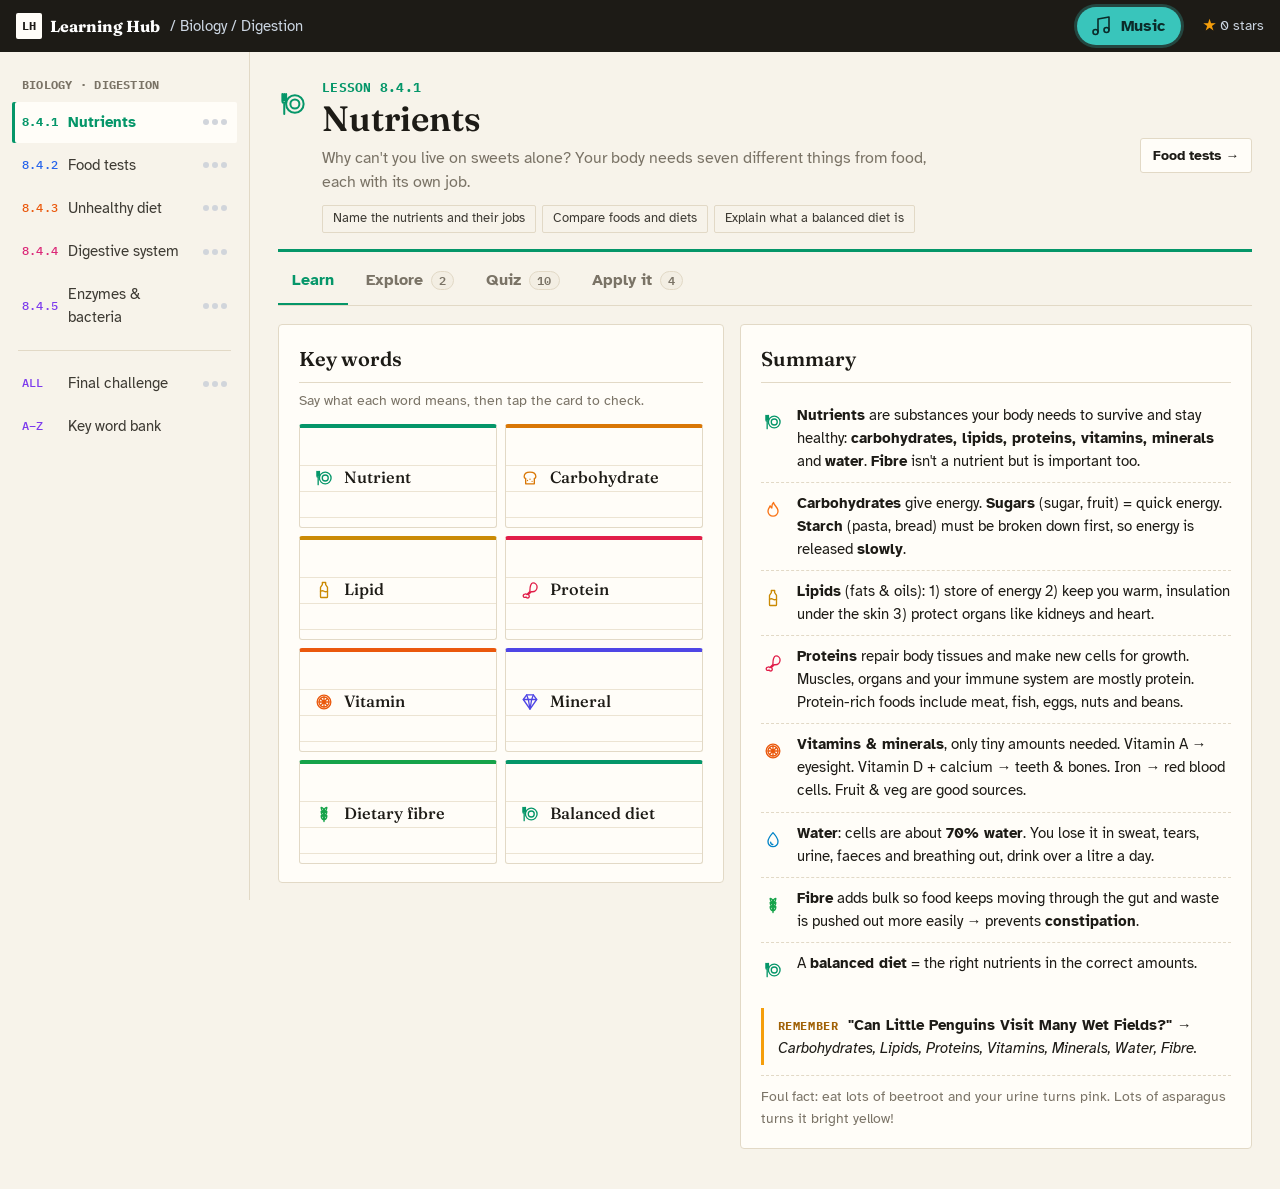
==== commit 9b2b8c6a: "Rename website to Learning Hub" ====
--- a/biology/digestion.html
+++ b/biology/digestion.html
@@ -10,7 +10,7 @@
 </head>
 <body>
 <header class="topbar"><div class="wrap">
-  <a class="brand" href="../index.html"><span class="logo">Sc</span><span>Science Revision</span></a>
+  <a class="brand" href="../index.html"><span class="logo">LH</span><span>Learning Hub</span></a>
   <span class="crumb">/ Biology / Digestion</span>
   <span class="spacer"></span><span class="xp" id="xp"></span>
 </div></header>
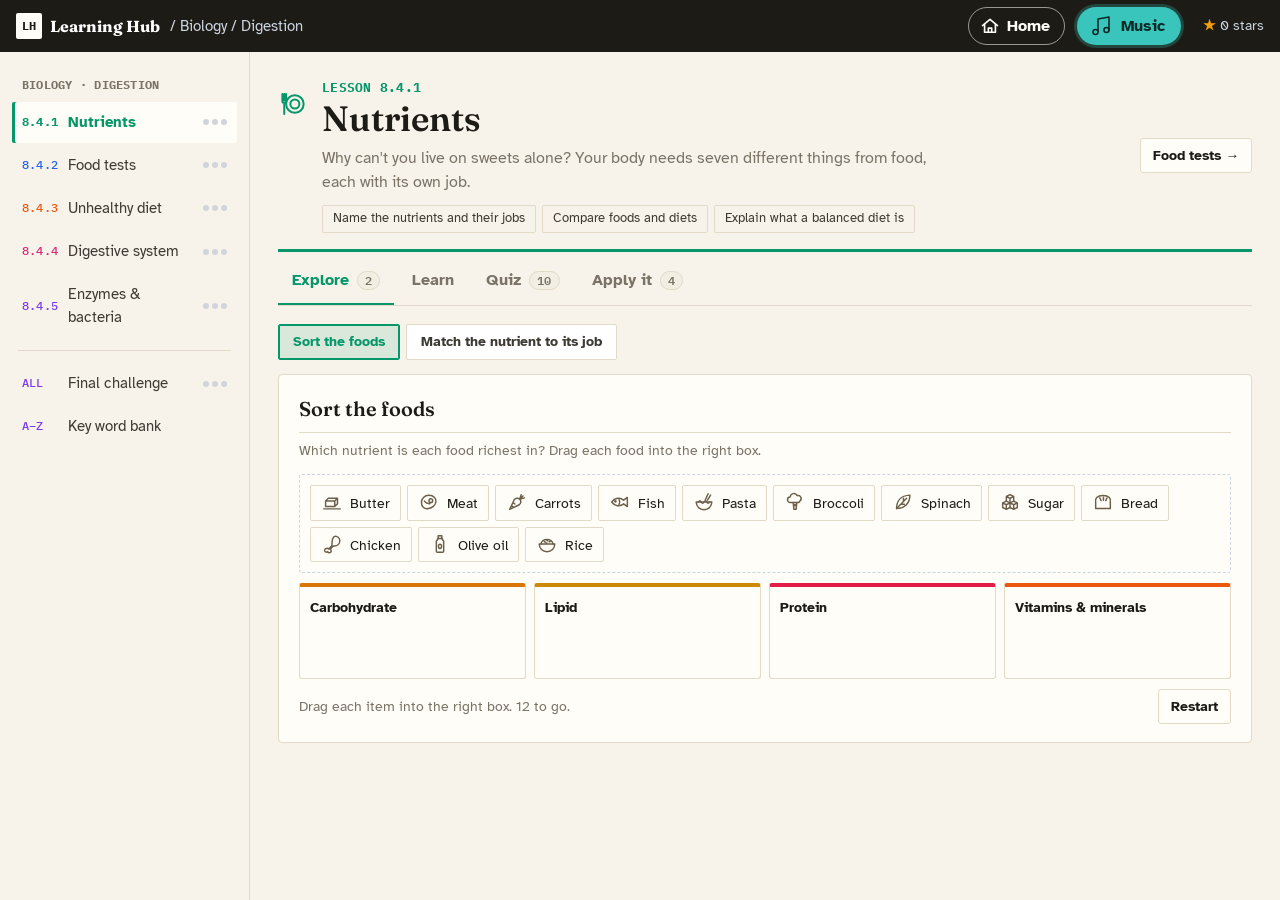
==== commit 80f793a7: "Update interactives and guides" ====
--- a/biology/digestion.html
+++ b/biology/digestion.html
@@ -21,6 +21,8 @@
 <script src="../assets/icons.js"></script>
 <script src="../assets/engine.js"></script>
 <script src="../assets/music.js"></script>
+<script src="../assets/kit.js"></script>
+<script src="../assets/guides.js"></script>
 <script src="digestion-widgets.js"></script>
 <script src="digestion-diagram.js"></script>
 <script src="digestion-gut.js"></script>
--- a/assets/style.css
+++ b/assets/style.css
@@ -547,3 +547,17 @@
 .dm-z.good{border-color:var(--good);background:#f1f8ee}.dm-z.bad{border-color:#d97706;background:#fff7ea}
 .dm-why{margin:6px 0 0;font-size:.86rem}.dm-why:empty{display:none}
 @media (max-width:900px){.eb-grid{grid-template-columns:1fr}.dm{grid-template-columns:1fr}.dm-fig{max-height:50vh}}
+.home-btn{display:flex;align-items:center;gap:7px;color:#fffdf8;border:1.5px solid rgba(255,253,248,.55);border-radius:999px;padding:6px 14px 6px 11px;font-weight:700;font-size:1rem;text-decoration:none;margin-right:2px}
+.home-btn:hover{background:rgba(255,253,248,.12);border-color:#fffdf8}
+@media (max-width:560px){.home-btn span{display:none}.home-btn{padding:6px 9px}}
+/* food icons in sorter chips */
+.chip .fi{display:inline-flex;vertical-align:-5px;margin-right:7px;color:#6b5f4a}
+.chip.ok .fi{color:inherit}
+
+/* start / next-step cues */
+.cue-on{animation:cuePulse 1.3s ease-out infinite;border-radius:8px}
+@keyframes cuePulse{0%{box-shadow:0 0 0 0 rgba(37,99,235,.65)}100%{box-shadow:0 0 0 12px rgba(37,99,235,0)}}
+svg .cue-on{animation:cueGlow 1.3s ease-in-out infinite}
+@keyframes cueGlow{0%,100%{filter:none}50%{filter:drop-shadow(0 0 5px #2563eb) drop-shadow(0 0 2px #2563eb)}}
+.k-callout{padding:9px 14px;margin:0 0 8px;border-left:5px solid var(--accent);border-radius:6px;background:var(--accent-soft);line-height:1.5}
+.k-callout .verdict,.k-callout .fb{background:none;border:0;padding:0;box-shadow:none}
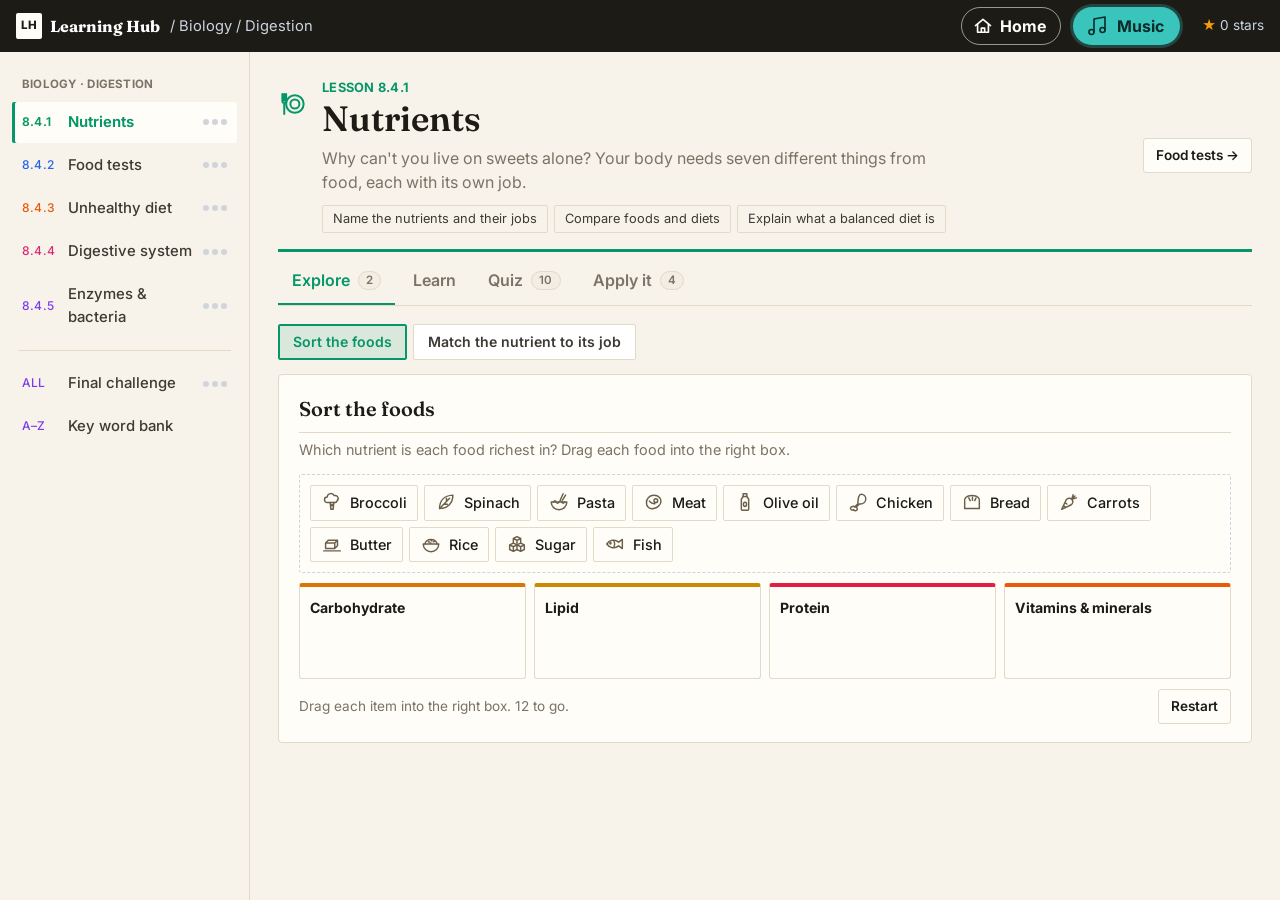
==== commit 9d234e95: "Use Inter for page text and diagram labels" ====
--- a/biology/digestion.html
+++ b/biology/digestion.html
@@ -5,7 +5,7 @@
 <meta name="viewport" content="width=device-width,initial-scale=1">
 <title>Digestion · Revision</title>
 <link rel="preconnect" href="https://fonts.googleapis.com">
-<link href="https://fonts.googleapis.com/css2?family=Atkinson+Hyperlegible:wght@400;700&family=Fraunces:opsz,wght@9..144,500;9..144,600&family=IBM+Plex+Mono:wght@500&display=swap" rel="stylesheet">
+<link href="https://fonts.googleapis.com/css2?family=Inter:wght@400;500;600;700&family=Fraunces:opsz,wght@9..144,500;9..144,600&family=IBM+Plex+Mono:wght@500&display=swap" rel="stylesheet">
 <link rel="stylesheet" href="../assets/style.css">
 </head>
 <body>
--- a/assets/style.css
+++ b/assets/style.css
@@ -327,14 +327,14 @@
 
 /* ===== editorial layer: paper, serif headings, hand-drawn icons ===== */
 :root{--bg:#f7f3ea;--card:#fffdf8;--soft:#f3eee3;--line:#e2d9c6;--ink:#1d1b16;--ink2:#3d3a33;--muted:#7a7366;--side:#1d1b16;--r:4px;--shadow:none}
-body{font-family:"Atkinson Hyperlegible","Segoe UI",sans-serif;font-size:16px;background:var(--bg)}
+body{font-family:"Inter","Segoe UI",sans-serif;font-size:16px;background:var(--bg)}
 h1,h2,h3,h4,.fun,.flip .f,.brand{font-family:"Fraunces",Georgia,serif;letter-spacing:0;font-optical-sizing:auto}
 h1{font-weight:600;font-size:2.2rem}
 h2{font-weight:600;font-size:1.25rem}
 .card{border-radius:var(--r);background:var(--card)}
 .card>h2{padding-bottom:8px;border-bottom:1px solid var(--line)}
-.topbar .brand .logo{border-radius:2px;background:#fffdf8;color:var(--ink);font-family:"IBM Plex Mono",monospace;font-size:.72rem}
-.lhead .code,.side a .num,.hub .eyebrow,.subject .status,.steps .n,.qtop,.apply .lbl,.organ-card .step,.lab .controls h4,.side .grp,.tabbar .badge{font-family:"IBM Plex Mono",ui-monospace,monospace;letter-spacing:.02em}
+.topbar .brand .logo{border-radius:2px;background:#fffdf8;color:var(--ink);font-family:"Inter","Segoe UI",sans-serif;font-size:.72rem}
+.lhead .code,.side a .num,.hub .eyebrow,.subject .status,.steps .n,.qtop,.apply .lbl,.organ-card .step,.lab .controls h4,.side .grp,.tabbar .badge{font-family:"Inter","Segoe UI",sans-serif;letter-spacing:.02em}
 .lhead{background:none;border:0;border-bottom:2px solid var(--ink);border-radius:0;padding:4px 0 16px;margin-bottom:6px}
 .lhead h1 span.u{box-shadow:inset 0 -.38em 0 var(--accent-soft)}
 .lhead .ico.lg{background:none;color:var(--accent);box-shadow:none;width:auto;flex:0 0 auto}
@@ -350,18 +350,18 @@
   background-image:repeating-linear-gradient(transparent 0 25px,#ece4d3 25px 26px);background-position:0 12px}
 .flip .b{border-radius:3px;background:var(--card);color:var(--ink);border:1px solid var(--c,#999);border-top:4px solid var(--c,#999);font-size:.82rem}
 .memory{background:none;border:0;border-left:3px solid var(--gold);border-radius:0;padding:6px 14px;font-style:italic}
-.memory>b:first-child{font-style:normal;font-family:"IBM Plex Mono",monospace;font-size:.75rem;text-transform:uppercase;letter-spacing:.05em;margin-right:6px;color:#a16207}
+.memory>b:first-child{font-style:normal;font-family:"Inter","Segoe UI",sans-serif;font-size:.75rem;text-transform:uppercase;letter-spacing:.05em;margin-right:6px;color:#a16207}
 .foul{background:none;border:0;border-top:1px dashed var(--line);border-radius:0;padding:10px 0 0;color:var(--muted);font-size:.88rem}
 .btn{border-radius:3px}
 .btn.accent{background:var(--ink)}
 .pills button,.tabs button{border-radius:2px}
 .pills button.on,.tabs button.on{background:var(--ink)}
 .opt{border-radius:3px;background:var(--card)}
-.opt .k{border-radius:2px;font-family:"IBM Plex Mono",monospace;background:none}
+.opt .k{border-radius:2px;font-family:"Inter","Segoe UI",sans-serif;background:none}
 .chip{border-radius:2px;background:var(--card)}
 .pool{border-radius:3px;background:transparent}
 .bin{border-radius:3px;background:var(--card)}
-.bin h4{font-family:"Atkinson Hyperlegible",sans-serif;font-weight:700}
+.bin h4{font-family:"Inter","Segoe UI",sans-serif;font-weight:700}
 .mbtn{border-radius:3px;background:var(--card)}
 .fb,.verdict,.apply .hintbox,.apply .model,.organ-card,.bench,.enz-stage,.villi-demo figure,.cmd div,.stat,.subject,.steps div,.journey svg{border-radius:3px}
 .apply .scn{background:none;font-style:italic;border-left-width:2px}
@@ -374,7 +374,7 @@
 .prog{height:3px}
 .toast{border-radius:3px}
 .tabbar{border-bottom-color:var(--line)}
-.tabbar button{font-family:"Atkinson Hyperlegible",sans-serif}
+.tabbar button{font-family:"Inter","Segoe UI",sans-serif}
 .tabbar button.on{border-bottom-color:var(--ink)}
 .fb.good{background:#eef6ea;border-color:#c9dfbf}.fb.bad{background:#f9ece8;border-color:#ecc9be}
 .subject .tile{font-family:"Fraunces",serif;font-weight:600}
@@ -415,7 +415,7 @@
 .spell{display:grid;grid-template-columns:minmax(0,1.5fr) minmax(240px,1fr);gap:20px;align-items:start}
 .tbdiagram{width:100%;height:auto;background:#fff;border:1px solid var(--line);border-radius:3px}
 .tbdiagram .slot rect{fill:#fff;stroke:#c9bfa9;stroke-width:1.5}
-.tbdiagram .slot text{font:600 22px "Atkinson Hyperlegible",sans-serif;fill:var(--ink)}
+.tbdiagram .slot text{font:600 22px "Inter","Segoe UI",sans-serif;fill:var(--ink)}
 .tbdiagram .slot.cur rect{fill:var(--accent-soft);stroke:var(--accent);stroke-width:2.5;stroke-dasharray:7 5}
 .tbdiagram .slot.cur text{fill:var(--accent);font-weight:700}
 .tbdiagram .slot.ok rect{fill:#eef6ea;stroke:var(--good)}
@@ -426,7 +426,7 @@
 .tbdiagram .mark.on .dot{fill:var(--accent);stroke:none;animation:none}
 .tbdiagram .mark.done .dot{fill:var(--good)}
 @keyframes ring{50%{transform:scale(1.25);opacity:.55}}
-.spell-side .step{font-family:"IBM Plex Mono",monospace;font-size:.78rem;color:var(--accent);text-transform:uppercase;letter-spacing:.04em}
+.spell-side .step{font-family:"Inter","Segoe UI",sans-serif;font-size:.78rem;color:var(--accent);text-transform:uppercase;letter-spacing:.04em}
 .spell-side input{font-size:1.1rem !important;min-width:0 !important;flex:1}
 @media (max-width:900px){.spell{grid-template-columns:1fr}}
 
@@ -466,19 +466,19 @@
 .seg button{border:0;background:var(--card);padding:7px 14px;font-weight:600;font-size:.9rem}
 .seg button+button{border-left:1px solid var(--line)}
 .seg button.on{background:var(--accent-soft);color:var(--accent);box-shadow:inset 0 -2px 0 var(--accent)}
-.gut-stats{display:flex;gap:16px;font-family:"IBM Plex Mono",monospace;font-size:.85rem;color:var(--muted)}
+.gut-stats{display:flex;gap:16px;font-family:"Inter","Segoe UI",sans-serif;font-size:.85rem;color:var(--muted)}
 .gut-stats b{color:var(--ink);font-size:1rem}
 svg.gut{width:100%;height:auto;background:#fffdf8;border:1px solid var(--line);border-radius:3px;touch-action:none}
 svg.gut .ring{stroke:#a9533f;stroke-width:3;opacity:.35;stroke-linecap:round}
 svg.gut .ring.on{opacity:1;stroke:#8f2f1c;stroke-width:5}
-svg.gut .g-lbl{font:600 13px "Atkinson Hyperlegible",sans-serif;fill:#6b6455}
+svg.gut .g-lbl{font:600 13px "Inter","Segoe UI",sans-serif;fill:#6b6455}
 #g-sq{user-select:none;touch-action:none}
 #g-sq.held{filter:brightness(.9)}
 
 /* ===== auto-marking ===== */
 .markbox:empty{display:none}
 .markbox{margin-top:14px;border-top:2px solid var(--violet);padding-top:12px}
-.markbox h4{font-family:"IBM Plex Mono",monospace;font-size:.75rem;text-transform:uppercase;letter-spacing:.05em;margin:12px 0 4px;color:var(--muted)}
+.markbox h4{font-family:"Inter","Segoe UI",sans-serif;font-size:.75rem;text-transform:uppercase;letter-spacing:.05em;margin:12px 0 4px;color:var(--muted)}
 .markbox .score{display:flex;align-items:center;gap:14px}
 .markbox .score .big{font-family:"Fraunces",serif;font-size:2.2rem;font-weight:600;color:var(--violet);line-height:1}
 .markbox .score small{font-size:1rem;color:var(--muted)}
@@ -521,12 +521,12 @@
 
 /* ===== 8.4.5 explore ===== */
 .eb-tray{display:flex;flex-wrap:wrap;gap:10px;align-items:center;padding:10px 12px;border:1px dashed var(--line);background:var(--card);margin-bottom:12px}
-.eb-lbl{font-family:"IBM Plex Mono",monospace;font-size:.75rem;text-transform:uppercase;color:var(--muted);margin-right:4px}
-.eb-tag{font-family:"IBM Plex Mono",monospace;font-weight:500;padding:7px 14px;border:2px solid var(--accent);background:#fff;color:var(--accent);cursor:grab;user-select:none;touch-action:none}
+.eb-lbl{font-family:"Inter","Segoe UI",sans-serif;font-size:.75rem;text-transform:uppercase;color:var(--muted);margin-right:4px}
+.eb-tag{font-family:"Inter","Segoe UI",sans-serif;font-weight:500;padding:7px 14px;border:2px solid var(--accent);background:#fff;color:var(--accent);cursor:grab;user-select:none;touch-action:none}
 .eb-tag.bile{border-color:#2f8a57;color:#2f8a57}.eb-tag.ghost{position:fixed;z-index:999;pointer-events:none;box-shadow:0 6px 18px rgba(0,0,0,.18)}
 .eb-grid{display:grid;grid-template-columns:repeat(3,minmax(0,1fr));gap:12px}
 .eb-st{border:1px solid var(--line);background:#fff;padding:10px 12px;transition:border-color .2s,background .2s}
-.eb-st header{display:flex;justify-content:space-between;align-items:baseline}.eb-state{font-family:"IBM Plex Mono",monospace;font-size:.72rem;color:var(--muted)}
+.eb-st header{display:flex;justify-content:space-between;align-items:baseline}.eb-state{font-family:"Inter","Segoe UI",sans-serif;font-size:.72rem;color:var(--muted)}
 .eb-st.over{border-color:var(--accent);background:var(--accent-soft)}.eb-st.done{border-color:var(--good)}.eb-st.done .eb-state{color:var(--good)}
 .eb-st svg{width:100%;height:auto;display:block;overflow:visible}
 .eb-st .pc{transition:transform .9s cubic-bezier(.3,.7,.3,1);transform-box:fill-box;transform-origin:center}
@@ -535,15 +535,15 @@
 .eb-where{color:var(--muted);font-size:.84rem}
 .shake{animation:shake .35s}
 .bl-stage{position:relative;border:1px solid var(--line);background:#fbeee4}.bl-stage.over{outline:3px solid var(--accent)}
-.bl-tag{position:absolute;left:10px;top:8px;font-family:"IBM Plex Mono",monospace;font-size:.75rem;text-transform:uppercase;color:#9a6a52}
+.bl-tag{position:absolute;left:10px;top:8px;font-family:"Inter","Segoe UI",sans-serif;font-size:.75rem;text-transform:uppercase;color:#9a6a52}
 .bl-stage svg{width:100%;height:auto;display:block}.bl-d{transition:transform .7s cubic-bezier(.3,.7,.3,1)}
 .dm{display:grid;grid-template-columns:minmax(0,280px) minmax(0,1fr);gap:18px;align-items:start}
 .dm-fig{width:100%;height:auto;max-height:70vh;border:1px solid var(--line);background:#fff}
 .dm-zones{display:grid;gap:8px}
 .dm-z{border:1px solid var(--line);background:#fff;padding:8px 12px}.dm-z.over{border-color:var(--accent);background:var(--accent-soft)}
-.dm-z h4{margin:0 0 6px;font-size:.95rem;display:flex;gap:8px;align-items:center}.dm-z h4 span{font-family:"IBM Plex Mono",monospace;border:2px solid #1f2a44;width:24px;height:24px;display:inline-grid;place-items:center;font-size:.8rem}
+.dm-z h4{margin:0 0 6px;font-size:.95rem;display:flex;gap:8px;align-items:center}.dm-z h4 span{font-family:"Inter","Segoe UI",sans-serif;border:2px solid #1f2a44;width:24px;height:24px;display:inline-grid;place-items:center;font-size:.8rem}
 .dm-in{display:flex;flex-wrap:wrap;gap:6px;min-height:30px}.dm-in em{color:var(--muted);font-size:.85rem}
-.dm-c{font-family:"IBM Plex Mono",monospace;font-size:.82rem;padding:3px 9px;border:1px solid var(--accent);background:var(--accent-soft);cursor:pointer}
+.dm-c{font-family:"Inter","Segoe UI",sans-serif;font-size:.82rem;padding:3px 9px;border:1px solid var(--accent);background:var(--accent-soft);cursor:pointer}
 .dm-z.good{border-color:var(--good);background:#f1f8ee}.dm-z.bad{border-color:#d97706;background:#fff7ea}
 .dm-why{margin:6px 0 0;font-size:.86rem}.dm-why:empty{display:none}
 @media (max-width:900px){.eb-grid{grid-template-columns:1fr}.dm{grid-template-columns:1fr}.dm-fig{max-height:50vh}}
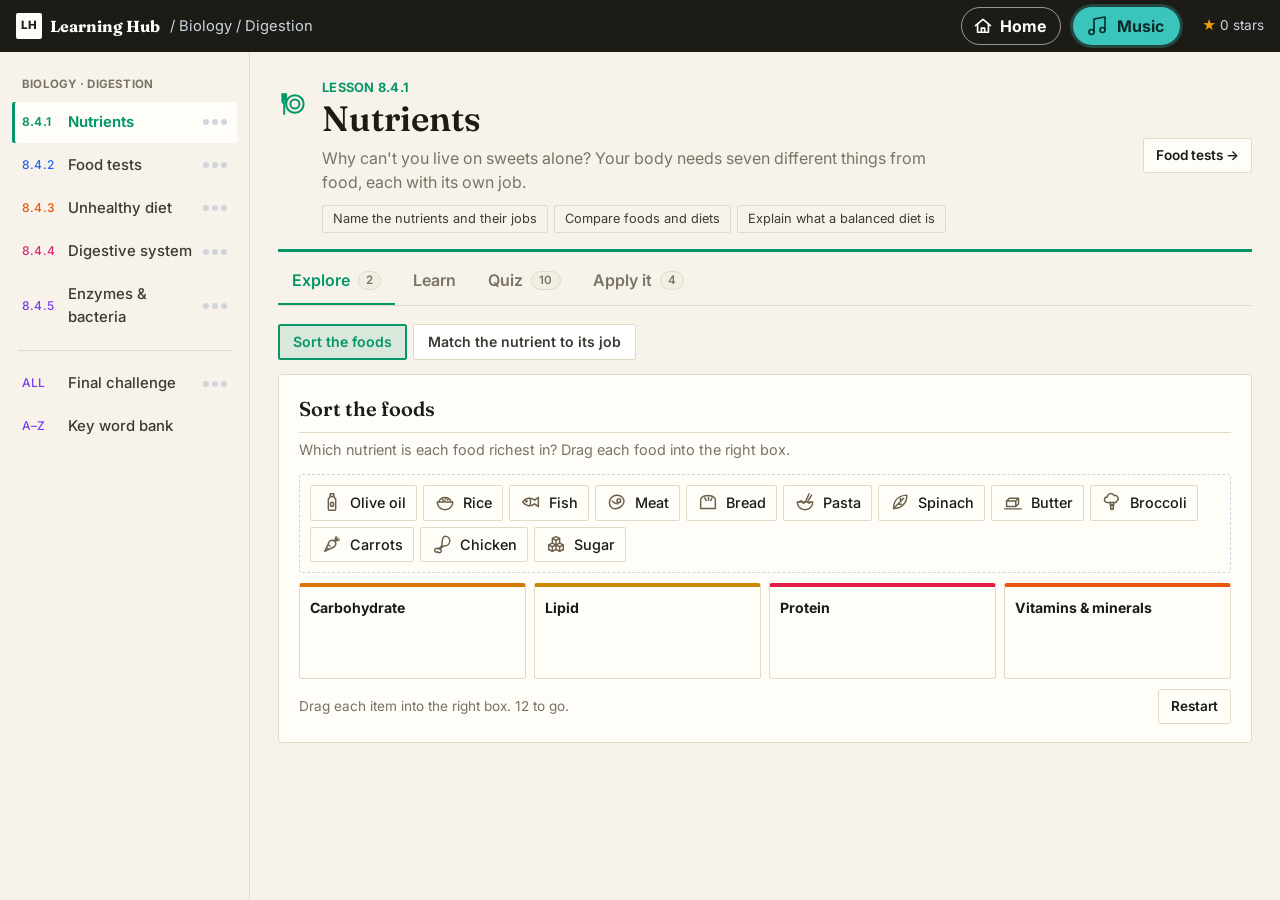
==== commit 6b2877d0: "Marking: wrong, reversed and contradictory answers lose the point - engine: reject runs first for ev" ====
--- a/biology/digestion.html
+++ b/biology/digestion.html
@@ -19,7 +19,7 @@
   <main id="main"></main>
 </div>
 <script src="../assets/icons.js"></script>
-<script src="../assets/engine.js"></script>
+<script src="../assets/engine.js?v=20261115a"></script>
 <script src="../assets/music.js"></script>
 <script src="../assets/kit.js"></script>
 <script src="../assets/guides.js"></script>
@@ -27,8 +27,8 @@
 <script src="digestion-diagram.js"></script>
 <script src="digestion-gut.js"></script>
 <script src="digestion-villi.js"></script>
-<script src="digestion-enzymes.js"></script>
-<script src="digestion-marks.js"></script>
-<script src="digestion-data.js"></script>
+<script src="digestion-enzymes.js?v=20261115a"></script>
+<script src="digestion-marks.js?v=20261115a"></script>
+<script src="digestion-data.js?v=20261115a"></script>
 </body>
 </html>
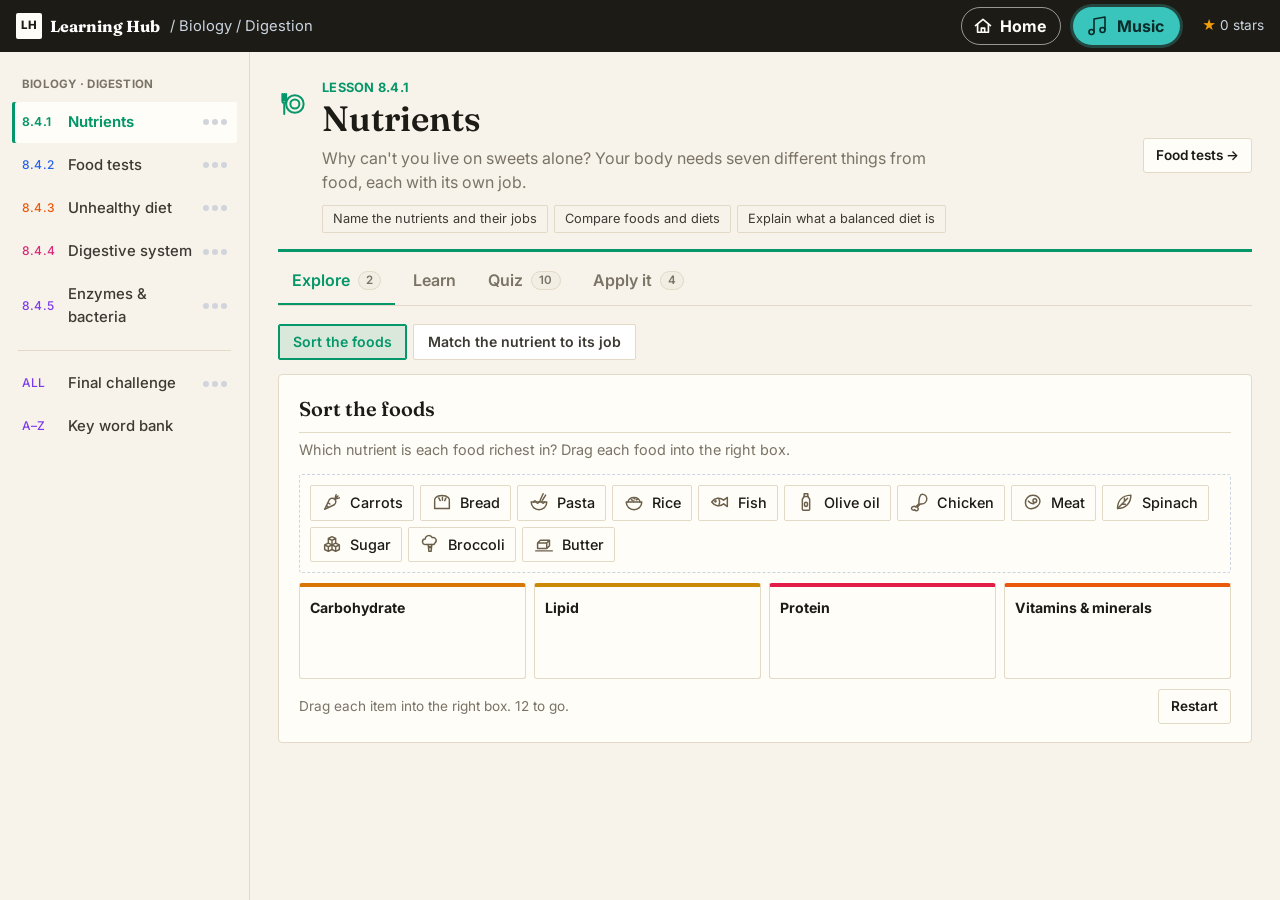
==== commit b1b6f455: "Content strictly from the textbook: energy-needs pattern, villi and gut demos without made-up number" ====
--- a/biology/digestion.html
+++ b/biology/digestion.html
@@ -23,10 +23,10 @@
 <script src="../assets/music.js"></script>
 <script src="../assets/kit.js"></script>
 <script src="../assets/guides.js"></script>
-<script src="digestion-widgets.js"></script>
+<script src="digestion-widgets.js?v=20261115b"></script>
 <script src="digestion-diagram.js"></script>
-<script src="digestion-gut.js"></script>
-<script src="digestion-villi.js"></script>
+<script src="digestion-gut.js?v=20261115b"></script>
+<script src="digestion-villi.js?v=20261115b"></script>
 <script src="digestion-enzymes.js?v=20261115a"></script>
 <script src="digestion-marks.js?v=20261115a"></script>
 <script src="digestion-data.js?v=20261115a"></script>
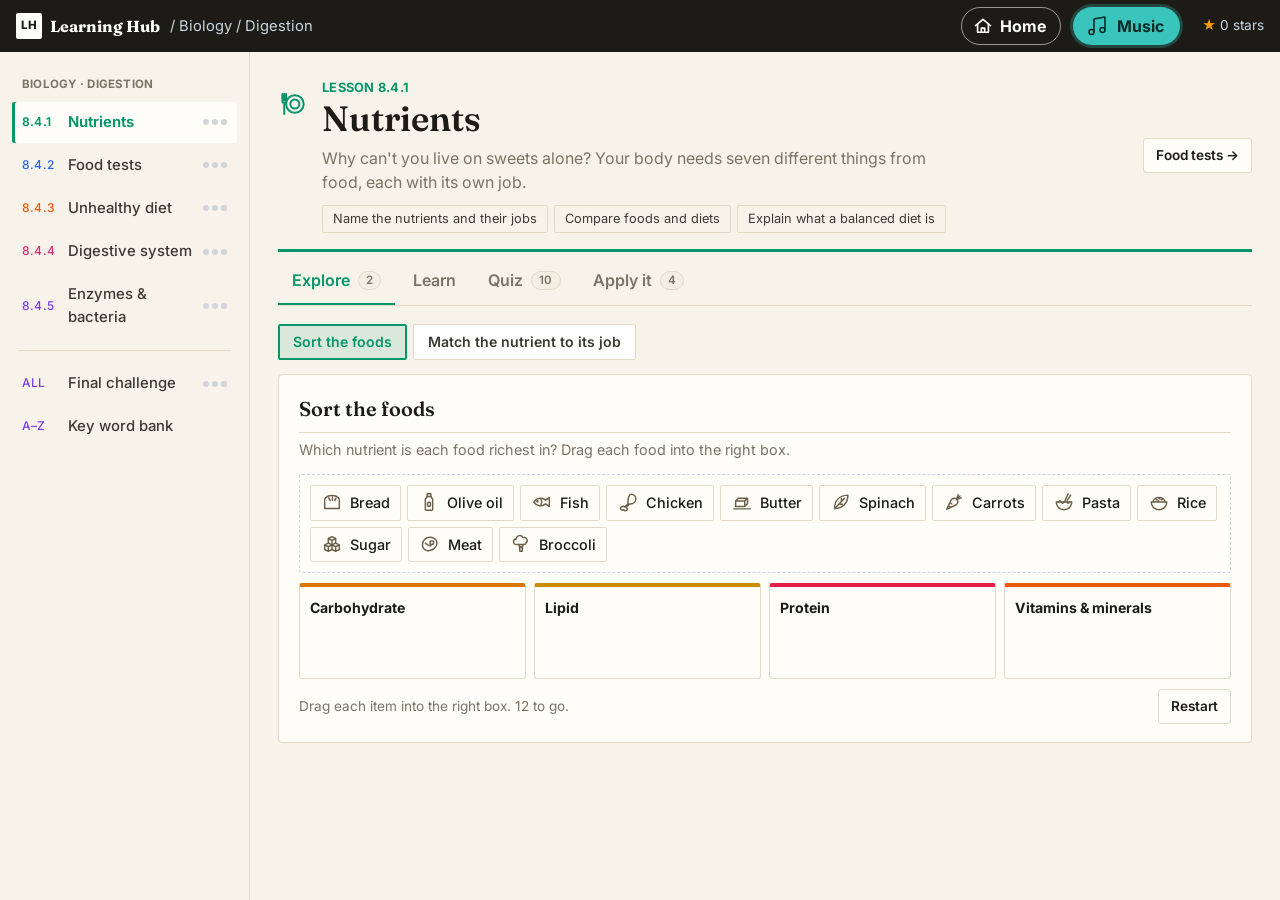
==== commit 8c2553b1: "Quiz: show the correct answer after a wrong answer and in the results list" ====
--- a/biology/digestion.html
+++ b/biology/digestion.html
@@ -19,7 +19,7 @@
   <main id="main"></main>
 </div>
 <script src="../assets/icons.js"></script>
-<script src="../assets/engine.js?v=20261115a"></script>
+<script src="../assets/engine.js?v=20261116q"></script>
 <script src="../assets/music.js"></script>
 <script src="../assets/kit.js"></script>
 <script src="../assets/guides.js"></script>
--- a/assets/style.css
+++ b/assets/style.css
@@ -561,3 +561,6 @@
 @keyframes cueGlow{0%,100%{filter:none}50%{filter:drop-shadow(0 0 5px #2563eb) drop-shadow(0 0 2px #2563eb)}}
 .k-callout{padding:9px 14px;margin:0 0 8px;border-left:5px solid var(--accent);border-radius:6px;background:var(--accent-soft);line-height:1.5}
 .k-callout .verdict,.k-callout .fb{background:none;border:0;padding:0;box-shadow:none}
+/* correct answer shown after a wrong quiz answer */
+.fb .ans,.review .ans{display:block;margin:4px 0 2px;padding-left:10px;border-left:3px solid var(--good);color:var(--ink)}
+.review .ans{margin-left:22px;font-size:.88rem}
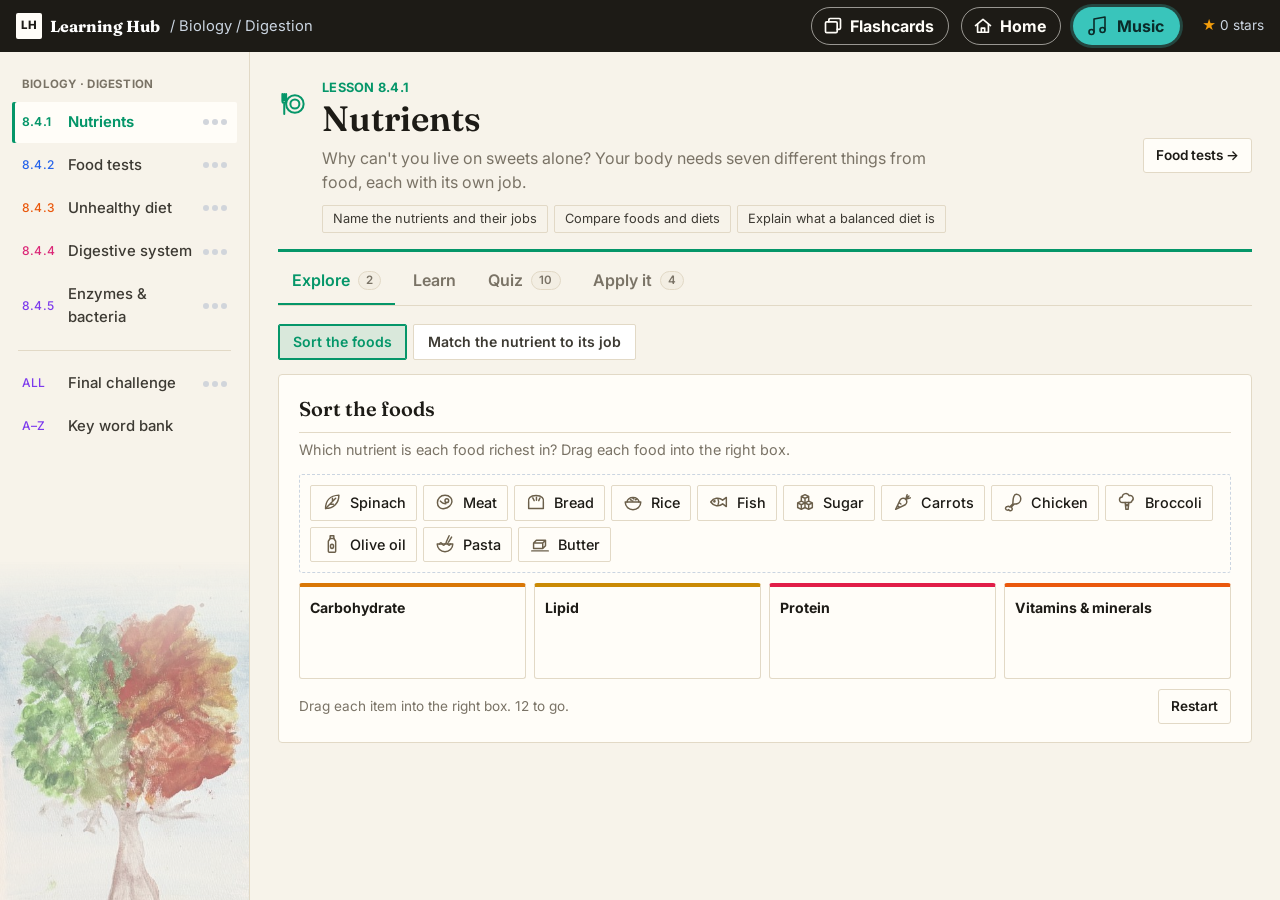
==== commit 4fb63bc1: "Daily flashcards: 5 cards a day for the projector, opened from a Flashcards button in the top bar" ====
--- a/biology/digestion.html
+++ b/biology/digestion.html
@@ -18,9 +18,12 @@
   <nav class="side" id="lessonnav" aria-label="Lessons"></nav>
   <main id="main"></main>
 </div>
+<!-- Dora's own painting (seasons tree), faded into the empty foot of the lesson sidebar -->
+<style>.dora-art{position:fixed;left:0;bottom:0;width:249px;height:max(0px,min(340px,calc(100vh - 540px)));background:url(../assets/dora-tree.jpg) center 30%/cover no-repeat;opacity:.6;pointer-events:none;z-index:2;-webkit-mask-image:linear-gradient(to bottom,transparent,#000 35%);mask-image:linear-gradient(to bottom,transparent,#000 35%)}@media (max-width:900px){.dora-art{display:none}}</style>
+<div class="dora-art" aria-hidden="true"></div>
 <script src="../assets/icons.js"></script>
 <script src="../assets/engine.js?v=20261116q"></script>
-<script src="../assets/music.js"></script>
+<script src="../assets/music.js?v=20261116f"></script>
 <script src="../assets/kit.js"></script>
 <script src="../assets/guides.js"></script>
 <script src="digestion-widgets.js?v=20261115b"></script>
